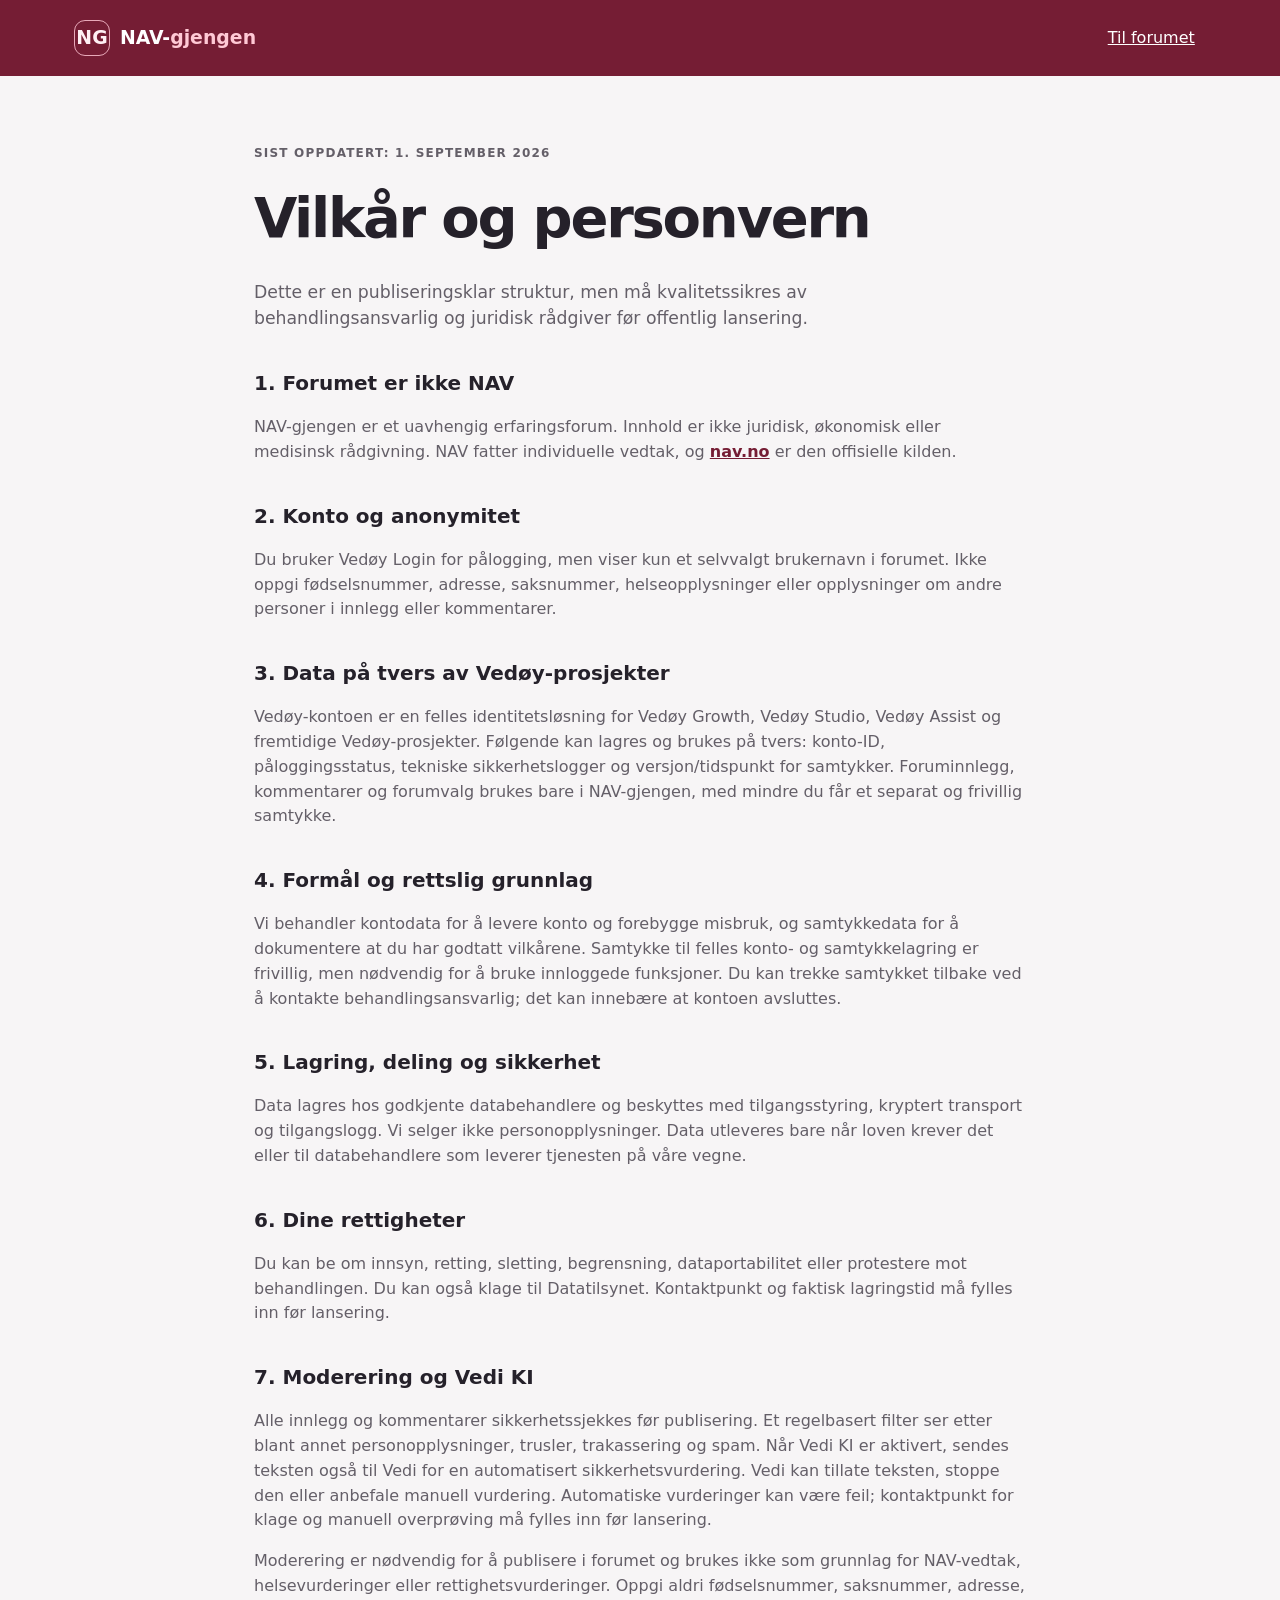
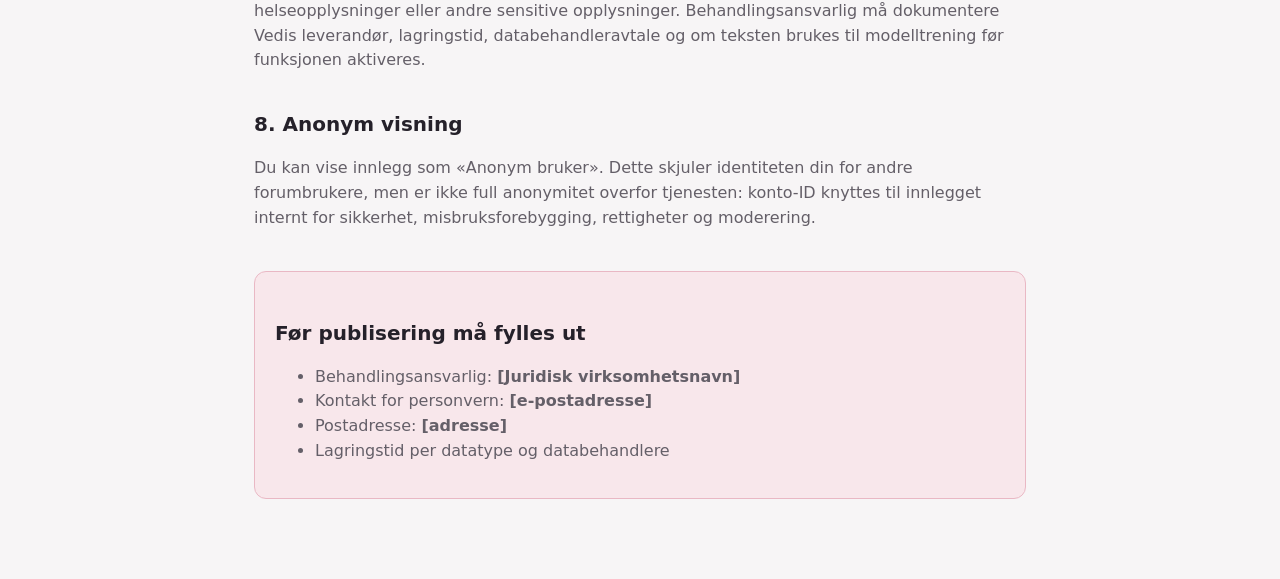
==== vilkar.html @ 772d4a96 "feat: launch NAV-gjengen forum" ====
<!doctype html>
<html lang="no">
  <head><meta charset="UTF-8" /><meta name="viewport" content="width=device-width, initial-scale=1.0" /><meta name="description" content="Vilkår og personvern for NAV-gjengen." /><title>Vilkår og personvern | NAV-gjengen</title><link rel="stylesheet" href="tailwind.css" /><link rel="stylesheet" href="styles.css" /></head>
  <body><header class="site-header"><div class="header-inner"><a class="brand" href="index.html"><span class="brand-mark">NG</span><span>NAV-<span>gjengen</span></span></a><a class="text-button" href="index.html">Til forumet</a></div></header>
  <main class="legal-page motion-reveal"><p class="eyebrow">SIST OPPDATERT: 1. SEPTEMBER 2026</p><h1>Vilkår og personvern</h1><p class="legal-lead">Dette er en publiseringsklar struktur, men må kvalitetssikres av behandlingsansvarlig og juridisk rådgiver før offentlig lansering.</p>
  <section><h2>1. Forumet er ikke NAV</h2><p>NAV-gjengen er et uavhengig erfaringsforum. Innhold er ikke juridisk, økonomisk eller medisinsk rådgivning. NAV fatter individuelle vedtak, og <a href="https://www.nav.no">nav.no</a> er den offisielle kilden.</p></section>
  <section><h2>2. Konto og anonymitet</h2><p>Du bruker Vedøy Login for pålogging, men viser kun et selvvalgt brukernavn i forumet. Ikke oppgi fødselsnummer, adresse, saksnummer, helseopplysninger eller opplysninger om andre personer i innlegg eller kommentarer.</p></section>
  <section><h2>3. Data på tvers av Vedøy-prosjekter</h2><p>Vedøy-kontoen er en felles identitetsløsning for Vedøy Growth, Vedøy Studio, Vedøy Assist og fremtidige Vedøy-prosjekter. Følgende kan lagres og brukes på tvers: konto-ID, påloggingsstatus, tekniske sikkerhetslogger og versjon/tidspunkt for samtykker. Foruminnlegg, kommentarer og forumvalg brukes bare i NAV-gjengen, med mindre du får et separat og frivillig samtykke.</p></section>
  <section><h2>4. Formål og rettslig grunnlag</h2><p>Vi behandler kontodata for å levere konto og forebygge misbruk, og samtykkedata for å dokumentere at du har godtatt vilkårene. Samtykke til felles konto- og samtykkelagring er frivillig, men nødvendig for å bruke innloggede funksjoner. Du kan trekke samtykket tilbake ved å kontakte behandlingsansvarlig; det kan innebære at kontoen avsluttes.</p></section>
  <section><h2>5. Lagring, deling og sikkerhet</h2><p>Data lagres hos godkjente databehandlere og beskyttes med tilgangsstyring, kryptert transport og tilgangslogg. Vi selger ikke personopplysninger. Data utleveres bare når loven krever det eller til databehandlere som leverer tjenesten på våre vegne.</p></section>
  <section><h2>6. Dine rettigheter</h2><p>Du kan be om innsyn, retting, sletting, begrensning, dataportabilitet eller protestere mot behandlingen. Du kan også klage til Datatilsynet. Kontaktpunkt og faktisk lagringstid må fylles inn før lansering.</p></section>
  <section id="vedi"><h2>7. Moderering og Vedi KI</h2><p>Alle innlegg og kommentarer sikkerhetssjekkes før publisering. Et regelbasert filter ser etter blant annet personopplysninger, trusler, trakassering og spam. Når Vedi KI er aktivert, sendes teksten også til Vedi for en automatisert sikkerhetsvurdering. Vedi kan tillate teksten, stoppe den eller anbefale manuell vurdering. Automatiske vurderinger kan være feil; kontaktpunkt for klage og manuell overprøving må fylles inn før lansering.</p><p>Moderering er nødvendig for å publisere i forumet og brukes ikke som grunnlag for NAV-vedtak, helsevurderinger eller rettighetsvurderinger. Oppgi aldri fødselsnummer, saksnummer, adresse, helseopplysninger eller andre sensitive opplysninger. Behandlingsansvarlig må dokumentere Vedis leverandør, lagringstid, databehandleravtale og om teksten brukes til modelltrening før funksjonen aktiveres.</p></section>
  <section><h2>8. Anonym visning</h2><p>Du kan vise innlegg som «Anonym bruker». Dette skjuler identiteten din for andre forumbrukere, men er ikke full anonymitet overfor tjenesten: konto-ID knyttes til innlegget internt for sikkerhet, misbruksforebygging, rettigheter og moderering.</p></section>
  <section class="legal-placeholder"><h2>Før publisering må fylles ut</h2><ul><li>Behandlingsansvarlig: <strong>[Juridisk virksomhetsnavn]</strong></li><li>Kontakt for personvern: <strong>[e-postadresse]</strong></li><li>Postadresse: <strong>[adresse]</strong></li><li>Lagringstid per datatype og databehandlere</li></ul></section></main></body>
</html>
---- styles.css ----
:root{--burgundy:#751d34;--burgundy-dark:#531124;--ink:#25212a;--muted:#645f68;--paper:#fff;--canvas:#f7f5f6;--line:#e5dfe2;--blush:#f8e7eb;--focus:#176b73}*{box-sizing:border-box}html,body{max-width:100%;overflow-x:hidden}body{margin:0;background:var(--canvas);color:var(--ink);font-family:Inter,ui-sans-serif,system-ui,-apple-system,"Segoe UI",sans-serif;font-size:16px;line-height:1.55}.skip-link{position:absolute;left:-999px}.skip-link:focus{left:1rem;top:1rem;z-index:10;background:#fff;padding:.6rem;border:3px solid var(--focus)}.site-header{background:var(--burgundy);color:white}.header-inner{max-width:1180px;min-height:76px;margin:auto;padding:0 24px;display:flex;align-items:center;justify-content:space-between;gap:1rem}.brand{display:flex;align-items:center;gap:10px;color:#fff;text-decoration:none;font-weight:800;font-size:1.18rem}.brand>span:last-child span{color:#ffc9d5}.brand-mark{display:grid;place-items:center;width:36px;height:36px;border:1px solid #e8a9b9;border-radius:11px;color:#fff0f4}.header-actions{display:flex;align-items:center;gap:.6rem}button,select,input,textarea{font:inherit;max-width:100%}button{cursor:pointer}.text-button{background:transparent;color:#fff;border:0;padding:.6rem .7rem}.header-button,.primary-button{background:#fff;color:var(--burgundy-dark);border:0;border-radius:9px;padding:.65rem 1rem;font-weight:750}.primary-button{background:var(--burgundy);color:#fff}.primary-button:hover{background:var(--burgundy-dark)}.page-shell{max-width:1180px;margin:auto;padding:42px 24px 72px}.welcome{max-width:760px;margin-bottom:25px}.eyebrow{margin:0 0:.45rem;color:var(--burgundy);font-size:.75rem;font-weight:800;letter-spacing:.1em}.welcome h1{font-size:clamp(2rem,4.2vw,3.2rem);line-height:1.1;letter-spacing:-.045em;margin:0}.welcome p{color:var(--muted);font-size:1.08rem;margin:.8rem 0 0}.disclaimer{display:flex;align-items:flex-start;gap:12px;background:var(--blush);border:1px solid #e9b8c4;border-left:5px solid var(--burgundy);border-radius:10px;padding:16px 18px;margin-bottom:28px}.disclaimer>span{display:grid;place-items:center;flex:none;width:22px;height:22px;border-radius:50%;background:var(--burgundy);color:#fff;font-weight:800}.disclaimer p{margin:0;font-size:.94rem}.disclaimer a{color:var(--burgundy-dark);font-weight:800}.layout{display:grid;grid-template-columns:250px minmax(0,1fr);gap:30px;min-width:0}.sidebar,.composer,.post-card{background:var(--paper);border:1px solid var(--line);border-radius:13px;min-width:0}.sidebar{padding:20px;height:max-content}.sidebar h2,.feed-heading h2,.composer h2{font-size:1.12rem;margin:0}.sidebar-note,.feed-heading p,.composer-title p{color:var(--muted);font-size:.9rem;margin:.25rem 0 0}.category-list{padding:12px 0 0;margin:0;list-style:none;min-width:0}.category-button{width:100%;display:flex;justify-content:space-between;align-items:center;background:transparent;border:0;border-radius:8px;padding:9px 10px;color:var(--ink);text-align:left}.category-button:hover,.category-button.active{background:#f3ecee;color:var(--burgundy);font-weight:750}.category-count{color:var(--muted);font-size:.82rem}.content{min-width:0}.feed-heading{display:flex;justify-content:space-between;align-items:flex-end;gap:1rem;margin-bottom:16px}.sort-label{font-size:.82rem;color:var(--muted);display:flex;align-items:center;gap:.4rem;min-width:0}.sort-label select{background:#fff;border:1px solid var(--line);border-radius:7px;padding:.42rem}.composer{padding:20px;margin-bottom:22px;border-top:4px solid var(--burgundy)}.composer-title{display:flex;gap:11px;align-items:center;margin-bottom:18px;min-width:0}.avatar{display:grid;place-items:center;width:38px;height:38px;flex:none;background:#f3d8de;color:var(--burgundy);font-weight:800;border-radius:50%}form label{display:block;font-weight:700;font-size:.9rem;margin-bottom:10px}input,textarea,select{width:100%;border:1px solid #cfc7ca;border-radius:8px;background:#fff;color:var(--ink);padding:.68rem .75rem}textarea{resize:vertical;min-height:100px}input:focus,textarea:focus,select:focus,button:focus-visible{outline:3px solid #86cbd1;outline-offset:2px}.composer-bottom{display:flex;justify-content:space-between;align-items:end;gap:1rem;margin-top:13px}.composer-bottom label{min-width:180px;margin:0}.feed{display:grid;gap:14px;min-width:0}.post-card{padding:20px}.post-top{display:flex;justify-content:space-between;align-items:center;gap:1rem;font-size:.84rem;color:var(--muted)}.tag{background:#f2e5e8;color:var(--burgundy-dark);border-radius:99px;padding:4px 9px;font-size:.74rem;font-weight:800;letter-spacing:.03em}.post-card h3{margin:13px 0 7px;font-size:1.16rem;line-height:1.3}.post-content{margin:0;white-space:pre-wrap}.post-actions{display:flex;gap:8px;margin-top:18px;padding-top:14px;border-top:1px solid var(--line);flex-wrap:wrap}.post-actions button{background:#fff;border:1px solid var(--line);border-radius:7px;padding:.45rem .6rem;color:var(--muted);font-size:.88rem}.post-actions button:hover,.post-actions .help-button.is-helpful{border-color:#d897a8;background:#fff4f6;color:var(--burgundy)}.comments{padding-top:14px}.comment-form{display:flex;gap:8px;align-items:end}.comment-form label{flex:1;margin:0;font-weight:600}.comment-form button{border:0;background:var(--burgundy);color:#fff;border-radius:7px;padding:.65rem .75rem}.comment-list{display:grid;gap:8px;margin-top:12px}.comment{background:#f8f6f7;border-left:3px solid #dec3ca;padding:9px 11px;font-size:.92rem}.empty-state{text-align:center;color:var(--muted);padding:2rem}.dialog-card{border:0;border-radius:13px;max-width:390px;padding:25px;box-shadow:0 20px 80px #0004}.dialog-card::backdrop{background:#1e091233}.dialog-card h2{margin:.1rem 0 .5rem}.dialog-card p:not(.eyebrow){color:var(--muted)}.close-button{float:right;background:transparent;border:0;font-size:1.6rem;color:var(--muted)}
@media(max-width:760px){.header-inner{min-height:66px;padding:0 16px}.brand{font-size:1rem}.brand-mark{width:32px;height:32px}.page-shell{padding:28px 16px 52px}.layout{grid-template-columns:minmax(0,1fr);gap:20px}.sidebar{order:2;width:100%}.category-list{display:flex;overflow-x:auto;gap:5px;padding-top:5px;width:100%;max-width:100%}.category-list li{flex:0 0 auto}.category-button{white-space:nowrap;width:auto;border:1px solid var(--line);padding:7px 9px}.category-count{display:none}.feed-heading{align-items:start}.composer-bottom{align-items:stretch;flex-direction:column}.composer-bottom label{width:100%;min-width:0}.composer-bottom .primary-button{width:100%}.post-card,.composer{padding:16px}.post-top{align-items:flex-start;flex-direction:column;gap:6px}.comment-form{align-items:stretch;flex-direction:column}.comment-form button{width:100%}}
@media(max-width:440px){.header-actions{gap:.2rem}.text-button{padding:.5rem .35rem}.header-button{padding:.55rem .6rem}.brand>span:last-child{display:none}.welcome h1{font-size:2rem}.disclaimer{padding:14px}.feed-heading{flex-direction:column}.sort-label{width:100%;justify-content:space-between}.sort-label select{width:auto}.composer-title{align-items:flex-start}.composer-title p{line-height:1.4}}
.consent{display:flex;gap:.6rem;align-items:flex-start;font-weight:500!important;line-height:1.4}.consent input{width:18px;min-width:18px;height:18px;margin-top:.15rem}.consent a{color:var(--burgundy);font-weight:750}.auth-status{color:var(--burgundy);font-size:.9rem;min-height:1.4em}.legal-page{max-width:820px;margin:0 auto;padding:56px 24px 80px}.legal-page h1{font-size:clamp(2rem,5vw,3.5rem);letter-spacing:-.04em;margin:.1rem 0 .7rem}.legal-page h2{font-size:1.25rem;margin:2.25rem 0 .35rem}.legal-page p,.legal-page li{color:var(--muted)}.legal-page a{color:var(--burgundy);font-weight:700}.legal-lead{font-size:1.08rem;max-width:680px}.legal-placeholder{background:var(--blush);border:1px solid #e9b8c4;border-radius:12px;padding:10px 20px 18px;margin-top:2.5rem}
.site-footer{display:flex;justify-content:space-between;gap:1rem;max-width:1180px;margin:auto;padding:20px 24px 34px;color:var(--muted);font-size:.88rem}.site-footer div{display:flex;gap:.55rem}.site-footer a{color:var(--burgundy);font-weight:750}@media(max-width:440px){.site-footer{padding:18px 16px 28px;flex-direction:column}.site-footer div{flex-direction:column;gap:.1rem}}
.anonymous-choice{display:flex!important;align-items:flex-start;gap:.65rem;margin:14px 0 16px!important;padding:12px;border:1px solid var(--line);border-radius:9px;background:#faf8f9}.anonymous-choice input{width:19px;min-width:19px;height:19px;margin-top:2px;accent-color:var(--burgundy)}.anonymous-choice span{display:grid;gap:2px}.anonymous-choice small{color:var(--muted);font-weight:400;line-height:1.35}.vedi-notice{display:flex;gap:12px;padding:14px;background:#f0f7f7;border:1px solid #b9d9dc;border-radius:10px}.vedi-mark{display:grid;place-items:center;width:31px;height:31px;flex:none;border-radius:9px;background:var(--focus);color:white;font-weight:900}.vedi-notice strong{display:block;color:#174e53}.vedi-notice p{margin:.25rem 0 0;color:#365e62;font-size:.86rem;line-height:1.45}.vedi-notice a{color:#174e53;font-weight:750}.moderation-status{min-height:1.5em;color:var(--burgundy);font-size:.9rem;font-weight:650;margin:10px 0 0}.primary-button:disabled{opacity:.65;cursor:wait}.comment-moderation-note{font-size:.78rem;color:var(--muted);margin:0}.legal-page section[id]{scroll-margin-top:20px}
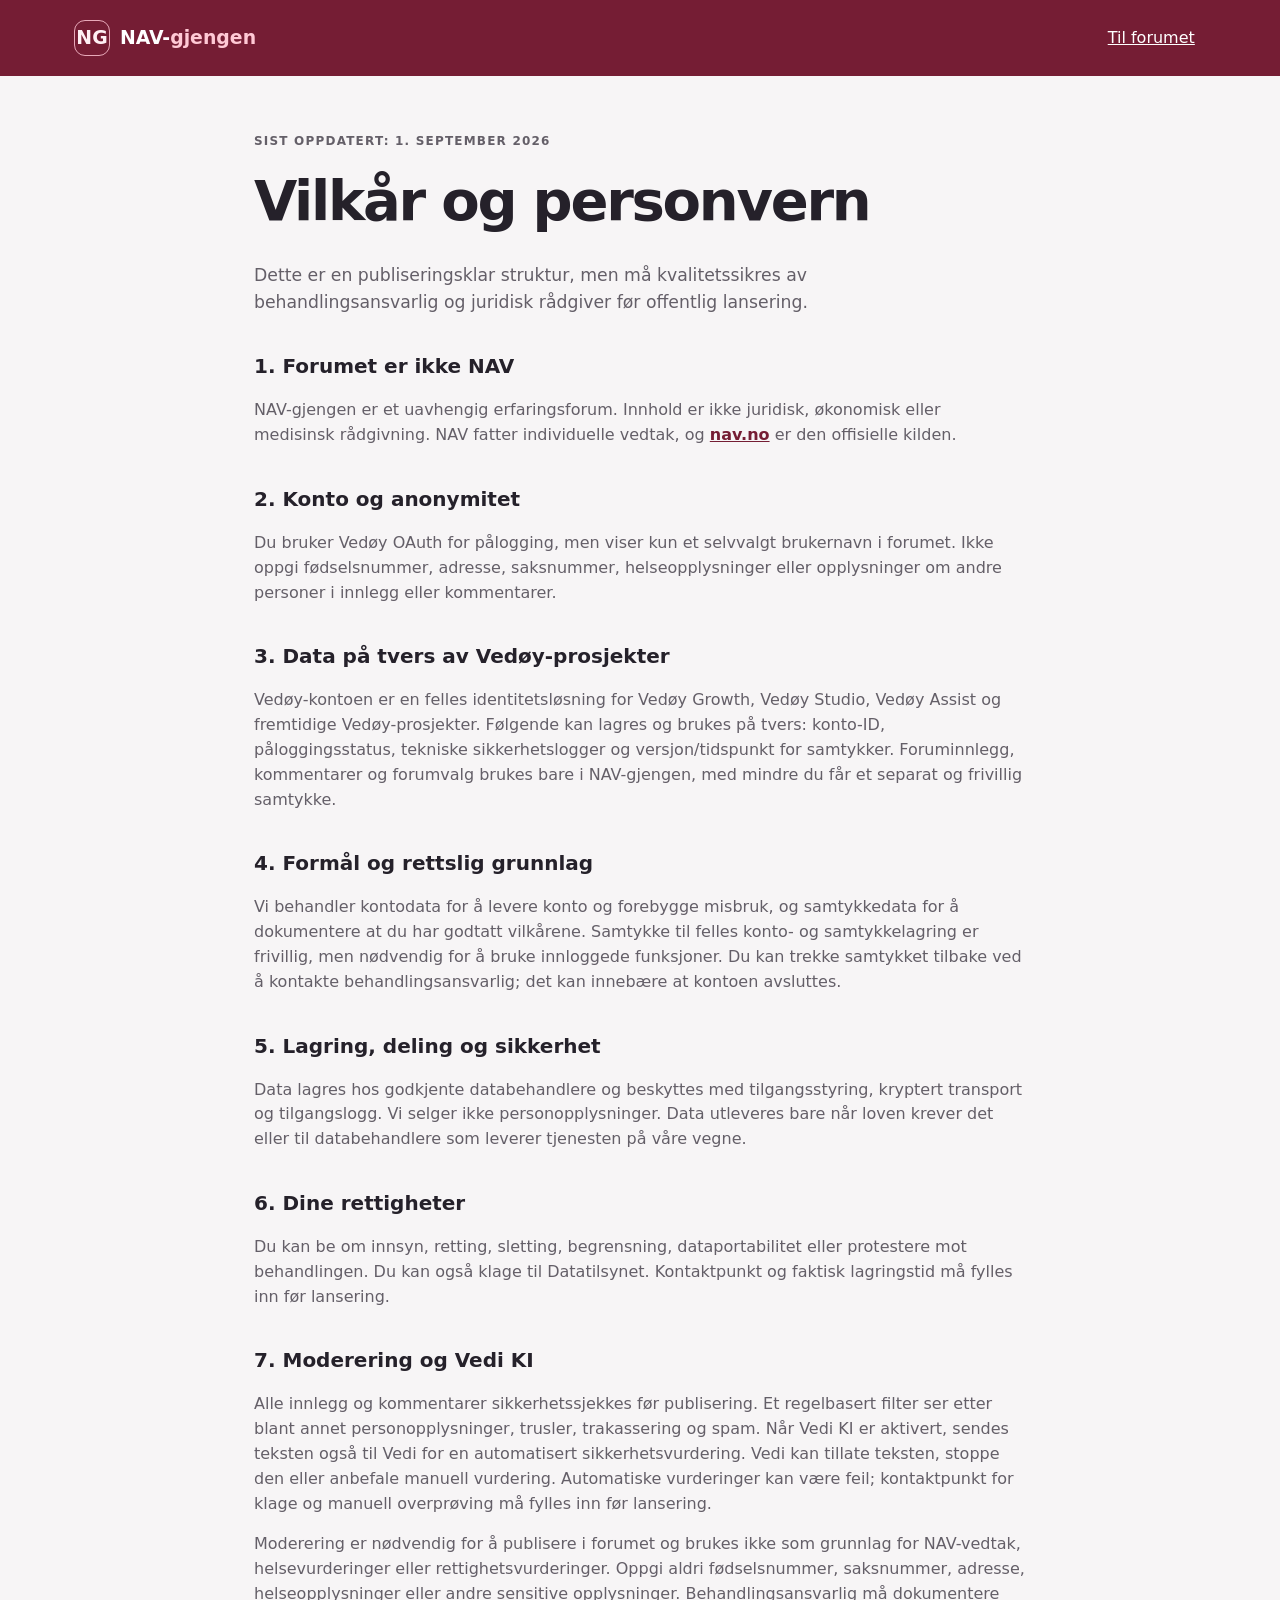
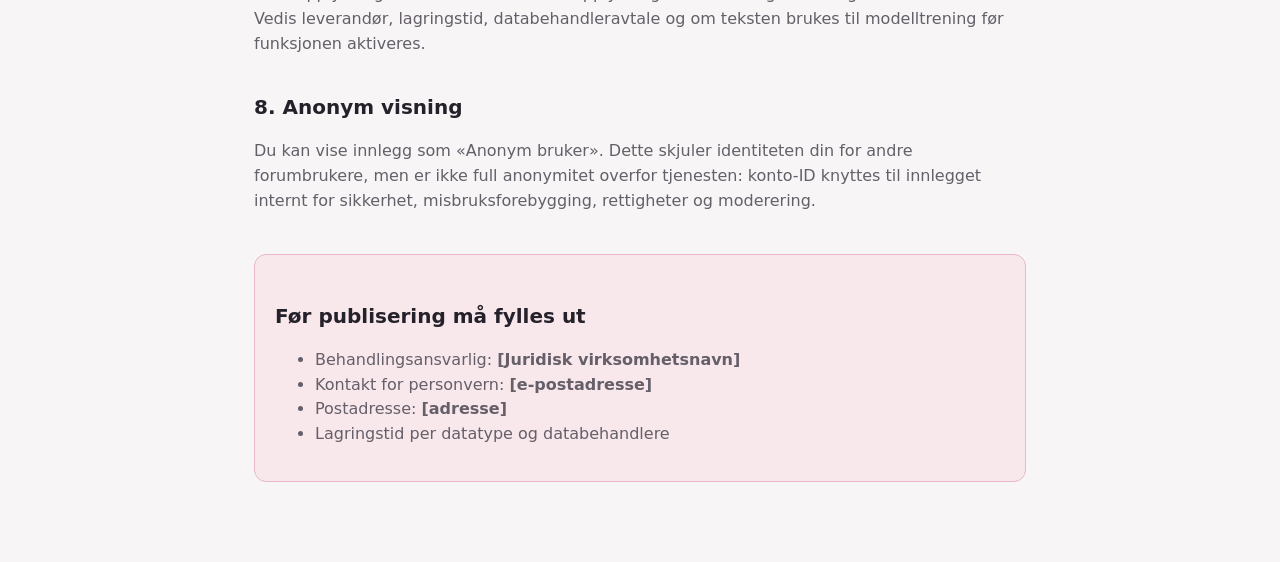
==== commit c5edf9b3: "refactor: rename Vedoy Login to OAuth" ====
--- a/vilkar.html
+++ b/vilkar.html
@@ -4,7 +4,7 @@
   <body><header class="site-header"><div class="header-inner"><a class="brand" href="index.html"><span class="brand-mark">NG</span><span>NAV-<span>gjengen</span></span></a><a class="text-button" href="index.html">Til forumet</a></div></header>
   <main class="legal-page motion-reveal"><p class="eyebrow">SIST OPPDATERT: 1. SEPTEMBER 2026</p><h1>Vilkår og personvern</h1><p class="legal-lead">Dette er en publiseringsklar struktur, men må kvalitetssikres av behandlingsansvarlig og juridisk rådgiver før offentlig lansering.</p>
   <section><h2>1. Forumet er ikke NAV</h2><p>NAV-gjengen er et uavhengig erfaringsforum. Innhold er ikke juridisk, økonomisk eller medisinsk rådgivning. NAV fatter individuelle vedtak, og <a href="https://www.nav.no">nav.no</a> er den offisielle kilden.</p></section>
-  <section><h2>2. Konto og anonymitet</h2><p>Du bruker Vedøy Login for pålogging, men viser kun et selvvalgt brukernavn i forumet. Ikke oppgi fødselsnummer, adresse, saksnummer, helseopplysninger eller opplysninger om andre personer i innlegg eller kommentarer.</p></section>
+  <section><h2>2. Konto og anonymitet</h2><p>Du bruker Vedøy OAuth for pålogging, men viser kun et selvvalgt brukernavn i forumet. Ikke oppgi fødselsnummer, adresse, saksnummer, helseopplysninger eller opplysninger om andre personer i innlegg eller kommentarer.</p></section>
   <section><h2>3. Data på tvers av Vedøy-prosjekter</h2><p>Vedøy-kontoen er en felles identitetsløsning for Vedøy Growth, Vedøy Studio, Vedøy Assist og fremtidige Vedøy-prosjekter. Følgende kan lagres og brukes på tvers: konto-ID, påloggingsstatus, tekniske sikkerhetslogger og versjon/tidspunkt for samtykker. Foruminnlegg, kommentarer og forumvalg brukes bare i NAV-gjengen, med mindre du får et separat og frivillig samtykke.</p></section>
   <section><h2>4. Formål og rettslig grunnlag</h2><p>Vi behandler kontodata for å levere konto og forebygge misbruk, og samtykkedata for å dokumentere at du har godtatt vilkårene. Samtykke til felles konto- og samtykkelagring er frivillig, men nødvendig for å bruke innloggede funksjoner. Du kan trekke samtykket tilbake ved å kontakte behandlingsansvarlig; det kan innebære at kontoen avsluttes.</p></section>
   <section><h2>5. Lagring, deling og sikkerhet</h2><p>Data lagres hos godkjente databehandlere og beskyttes med tilgangsstyring, kryptert transport og tilgangslogg. Vi selger ikke personopplysninger. Data utleveres bare når loven krever det eller til databehandlere som leverer tjenesten på våre vegne.</p></section>
--- a/styles.css
+++ b/styles.css
@@ -1,6 +1,197 @@
-:root{--burgundy:#751d34;--burgundy-dark:#531124;--ink:#25212a;--muted:#645f68;--paper:#fff;--canvas:#f7f5f6;--line:#e5dfe2;--blush:#f8e7eb;--focus:#176b73}*{box-sizing:border-box}html,body{max-width:100%;overflow-x:hidden}body{margin:0;background:var(--canvas);color:var(--ink);font-family:Inter,ui-sans-serif,system-ui,-apple-system,"Segoe UI",sans-serif;font-size:16px;line-height:1.55}.skip-link{position:absolute;left:-999px}.skip-link:focus{left:1rem;top:1rem;z-index:10;background:#fff;padding:.6rem;border:3px solid var(--focus)}.site-header{background:var(--burgundy);color:white}.header-inner{max-width:1180px;min-height:76px;margin:auto;padding:0 24px;display:flex;align-items:center;justify-content:space-between;gap:1rem}.brand{display:flex;align-items:center;gap:10px;color:#fff;text-decoration:none;font-weight:800;font-size:1.18rem}.brand>span:last-child span{color:#ffc9d5}.brand-mark{display:grid;place-items:center;width:36px;height:36px;border:1px solid #e8a9b9;border-radius:11px;color:#fff0f4}.header-actions{display:flex;align-items:center;gap:.6rem}button,select,input,textarea{font:inherit;max-width:100%}button{cursor:pointer}.text-button{background:transparent;color:#fff;border:0;padding:.6rem .7rem}.header-button,.primary-button{background:#fff;color:var(--burgundy-dark);border:0;border-radius:9px;padding:.65rem 1rem;font-weight:750}.primary-button{background:var(--burgundy);color:#fff}.primary-button:hover{background:var(--burgundy-dark)}.page-shell{max-width:1180px;margin:auto;padding:42px 24px 72px}.welcome{max-width:760px;margin-bottom:25px}.eyebrow{margin:0 0:.45rem;color:var(--burgundy);font-size:.75rem;font-weight:800;letter-spacing:.1em}.welcome h1{font-size:clamp(2rem,4.2vw,3.2rem);line-height:1.1;letter-spacing:-.045em;margin:0}.welcome p{color:var(--muted);font-size:1.08rem;margin:.8rem 0 0}.disclaimer{display:flex;align-items:flex-start;gap:12px;background:var(--blush);border:1px solid #e9b8c4;border-left:5px solid var(--burgundy);border-radius:10px;padding:16px 18px;margin-bottom:28px}.disclaimer>span{display:grid;place-items:center;flex:none;width:22px;height:22px;border-radius:50%;background:var(--burgundy);color:#fff;font-weight:800}.disclaimer p{margin:0;font-size:.94rem}.disclaimer a{color:var(--burgundy-dark);font-weight:800}.layout{display:grid;grid-template-columns:250px minmax(0,1fr);gap:30px;min-width:0}.sidebar,.composer,.post-card{background:var(--paper);border:1px solid var(--line);border-radius:13px;min-width:0}.sidebar{padding:20px;height:max-content}.sidebar h2,.feed-heading h2,.composer h2{font-size:1.12rem;margin:0}.sidebar-note,.feed-heading p,.composer-title p{color:var(--muted);font-size:.9rem;margin:.25rem 0 0}.category-list{padding:12px 0 0;margin:0;list-style:none;min-width:0}.category-button{width:100%;display:flex;justify-content:space-between;align-items:center;background:transparent;border:0;border-radius:8px;padding:9px 10px;color:var(--ink);text-align:left}.category-button:hover,.category-button.active{background:#f3ecee;color:var(--burgundy);font-weight:750}.category-count{color:var(--muted);font-size:.82rem}.content{min-width:0}.feed-heading{display:flex;justify-content:space-between;align-items:flex-end;gap:1rem;margin-bottom:16px}.sort-label{font-size:.82rem;color:var(--muted);display:flex;align-items:center;gap:.4rem;min-width:0}.sort-label select{background:#fff;border:1px solid var(--line);border-radius:7px;padding:.42rem}.composer{padding:20px;margin-bottom:22px;border-top:4px solid var(--burgundy)}.composer-title{display:flex;gap:11px;align-items:center;margin-bottom:18px;min-width:0}.avatar{display:grid;place-items:center;width:38px;height:38px;flex:none;background:#f3d8de;color:var(--burgundy);font-weight:800;border-radius:50%}form label{display:block;font-weight:700;font-size:.9rem;margin-bottom:10px}input,textarea,select{width:100%;border:1px solid #cfc7ca;border-radius:8px;background:#fff;color:var(--ink);padding:.68rem .75rem}textarea{resize:vertical;min-height:100px}input:focus,textarea:focus,select:focus,button:focus-visible{outline:3px solid #86cbd1;outline-offset:2px}.composer-bottom{display:flex;justify-content:space-between;align-items:end;gap:1rem;margin-top:13px}.composer-bottom label{min-width:180px;margin:0}.feed{display:grid;gap:14px;min-width:0}.post-card{padding:20px}.post-top{display:flex;justify-content:space-between;align-items:center;gap:1rem;font-size:.84rem;color:var(--muted)}.tag{background:#f2e5e8;color:var(--burgundy-dark);border-radius:99px;padding:4px 9px;font-size:.74rem;font-weight:800;letter-spacing:.03em}.post-card h3{margin:13px 0 7px;font-size:1.16rem;line-height:1.3}.post-content{margin:0;white-space:pre-wrap}.post-actions{display:flex;gap:8px;margin-top:18px;padding-top:14px;border-top:1px solid var(--line);flex-wrap:wrap}.post-actions button{background:#fff;border:1px solid var(--line);border-radius:7px;padding:.45rem .6rem;color:var(--muted);font-size:.88rem}.post-actions button:hover,.post-actions .help-button.is-helpful{border-color:#d897a8;background:#fff4f6;color:var(--burgundy)}.comments{padding-top:14px}.comment-form{display:flex;gap:8px;align-items:end}.comment-form label{flex:1;margin:0;font-weight:600}.comment-form button{border:0;background:var(--burgundy);color:#fff;border-radius:7px;padding:.65rem .75rem}.comment-list{display:grid;gap:8px;margin-top:12px}.comment{background:#f8f6f7;border-left:3px solid #dec3ca;padding:9px 11px;font-size:.92rem}.empty-state{text-align:center;color:var(--muted);padding:2rem}.dialog-card{border:0;border-radius:13px;max-width:390px;padding:25px;box-shadow:0 20px 80px #0004}.dialog-card::backdrop{background:#1e091233}.dialog-card h2{margin:.1rem 0 .5rem}.dialog-card p:not(.eyebrow){color:var(--muted)}.close-button{float:right;background:transparent;border:0;font-size:1.6rem;color:var(--muted)}
-@media(max-width:760px){.header-inner{min-height:66px;padding:0 16px}.brand{font-size:1rem}.brand-mark{width:32px;height:32px}.page-shell{padding:28px 16px 52px}.layout{grid-template-columns:minmax(0,1fr);gap:20px}.sidebar{order:2;width:100%}.category-list{display:flex;overflow-x:auto;gap:5px;padding-top:5px;width:100%;max-width:100%}.category-list li{flex:0 0 auto}.category-button{white-space:nowrap;width:auto;border:1px solid var(--line);padding:7px 9px}.category-count{display:none}.feed-heading{align-items:start}.composer-bottom{align-items:stretch;flex-direction:column}.composer-bottom label{width:100%;min-width:0}.composer-bottom .primary-button{width:100%}.post-card,.composer{padding:16px}.post-top{align-items:flex-start;flex-direction:column;gap:6px}.comment-form{align-items:stretch;flex-direction:column}.comment-form button{width:100%}}
-@media(max-width:440px){.header-actions{gap:.2rem}.text-button{padding:.5rem .35rem}.header-button{padding:.55rem .6rem}.brand>span:last-child{display:none}.welcome h1{font-size:2rem}.disclaimer{padding:14px}.feed-heading{flex-direction:column}.sort-label{width:100%;justify-content:space-between}.sort-label select{width:auto}.composer-title{align-items:flex-start}.composer-title p{line-height:1.4}}
-.consent{display:flex;gap:.6rem;align-items:flex-start;font-weight:500!important;line-height:1.4}.consent input{width:18px;min-width:18px;height:18px;margin-top:.15rem}.consent a{color:var(--burgundy);font-weight:750}.auth-status{color:var(--burgundy);font-size:.9rem;min-height:1.4em}.legal-page{max-width:820px;margin:0 auto;padding:56px 24px 80px}.legal-page h1{font-size:clamp(2rem,5vw,3.5rem);letter-spacing:-.04em;margin:.1rem 0 .7rem}.legal-page h2{font-size:1.25rem;margin:2.25rem 0 .35rem}.legal-page p,.legal-page li{color:var(--muted)}.legal-page a{color:var(--burgundy);font-weight:700}.legal-lead{font-size:1.08rem;max-width:680px}.legal-placeholder{background:var(--blush);border:1px solid #e9b8c4;border-radius:12px;padding:10px 20px 18px;margin-top:2.5rem}
-.site-footer{display:flex;justify-content:space-between;gap:1rem;max-width:1180px;margin:auto;padding:20px 24px 34px;color:var(--muted);font-size:.88rem}.site-footer div{display:flex;gap:.55rem}.site-footer a{color:var(--burgundy);font-weight:750}@media(max-width:440px){.site-footer{padding:18px 16px 28px;flex-direction:column}.site-footer div{flex-direction:column;gap:.1rem}}
-.anonymous-choice{display:flex!important;align-items:flex-start;gap:.65rem;margin:14px 0 16px!important;padding:12px;border:1px solid var(--line);border-radius:9px;background:#faf8f9}.anonymous-choice input{width:19px;min-width:19px;height:19px;margin-top:2px;accent-color:var(--burgundy)}.anonymous-choice span{display:grid;gap:2px}.anonymous-choice small{color:var(--muted);font-weight:400;line-height:1.35}.vedi-notice{display:flex;gap:12px;padding:14px;background:#f0f7f7;border:1px solid #b9d9dc;border-radius:10px}.vedi-mark{display:grid;place-items:center;width:31px;height:31px;flex:none;border-radius:9px;background:var(--focus);color:white;font-weight:900}.vedi-notice strong{display:block;color:#174e53}.vedi-notice p{margin:.25rem 0 0;color:#365e62;font-size:.86rem;line-height:1.45}.vedi-notice a{color:#174e53;font-weight:750}.moderation-status{min-height:1.5em;color:var(--burgundy);font-size:.9rem;font-weight:650;margin:10px 0 0}.primary-button:disabled{opacity:.65;cursor:wait}.comment-moderation-note{font-size:.78rem;color:var(--muted);margin:0}.legal-page section[id]{scroll-margin-top:20px}
+:root {
+  --burgundy: #751d34;
+  --burgundy-dark: #531124;
+  --ink: #25212a;
+  --muted: #645f68;
+  --paper: #fff;
+  --canvas: #f7f5f6;
+  --line: #e5dfe2;
+  --blush: #f8e7eb;
+  --focus: #176b73;
+}
+
+* { box-sizing: border-box; }
+[hidden] { display: none !important; }
+html, body { max-width: 100%; overflow-x: hidden; }
+body { margin: 0; background: var(--canvas); color: var(--ink); font: 16px/1.55 Inter, ui-sans-serif, system-ui, -apple-system, "Segoe UI", sans-serif; }
+button, select, input, textarea { max-width: 100%; font: inherit; }
+button { cursor: pointer; }
+
+.skip-link { position: absolute; left: -999px; }
+.skip-link:focus { left: 1rem; top: 1rem; z-index: 10; background: #fff; padding: .6rem; border: 3px solid var(--focus); }
+.site-header { background: var(--burgundy); color: #fff; }
+.header-inner { display: flex; align-items: center; justify-content: space-between; gap: 1rem; max-width: 1180px; min-height: 76px; margin: auto; padding: 0 24px; }
+.brand { display: flex; align-items: center; gap: 10px; color: #fff; text-decoration: none; font-size: 1.18rem; font-weight: 800; }
+.brand > span:last-child span { color: #ffc9d5; }
+.brand-mark { display: grid; place-items: center; width: 36px; height: 36px; border: 1px solid #e8a9b9; border-radius: 11px; color: #fff0f4; }
+.header-actions { display: flex; align-items: center; gap: .6rem; }
+.text-button { border: 0; background: transparent; color: #fff; padding: .6rem .7rem; }
+.header-button, .primary-button { border: 0; border-radius: 9px; background: #fff; color: var(--burgundy-dark); padding: .65rem 1rem; font-weight: 750; }
+.primary-button { background: var(--burgundy); color: #fff; }
+.primary-button:hover { background: var(--burgundy-dark); }
+.primary-button:disabled { opacity: .65; cursor: wait; }
+
+.page-shell { max-width: 1180px; margin: auto; padding: 42px 24px 72px; }
+.welcome { max-width: 760px; margin-bottom: 25px; }
+.eyebrow { margin: 0 0 .45rem; color: var(--burgundy); font-size: .75rem; font-weight: 800; letter-spacing: .1em; }
+.welcome h1 { margin: 0; font-size: clamp(2rem, 4.2vw, 3.2rem); line-height: 1.1; letter-spacing: -.045em; }
+.welcome p { margin: .8rem 0 0; color: var(--muted); font-size: 1.08rem; }
+.disclaimer { display: flex; align-items: flex-start; gap: 12px; margin-bottom: 28px; border: 1px solid #e9b8c4; border-left: 5px solid var(--burgundy); border-radius: 10px; background: var(--blush); padding: 16px 18px; }
+.disclaimer > span { display: grid; place-items: center; flex: none; width: 22px; height: 22px; border-radius: 50%; background: var(--burgundy); color: #fff; font-weight: 800; }
+.disclaimer p { margin: 0; font-size: .94rem; }
+.disclaimer a { color: var(--burgundy-dark); font-weight: 800; }
+
+.layout { display: grid; grid-template-columns: 250px minmax(0, 1fr); gap: 30px; min-width: 0; }
+.sidebar, .composer, .post-card { min-width: 0; border: 1px solid var(--line); border-radius: 13px; background: var(--paper); }
+.sidebar { height: max-content; padding: 20px; }
+.sidebar h2, .feed-heading h2, .composer h2 { margin: 0; font-size: 1.12rem; }
+.sidebar-note, .feed-heading p, .composer-title p { margin: .25rem 0 0; color: var(--muted); font-size: .9rem; }
+.category-list { min-width: 0; margin: 0; padding: 12px 0 0; list-style: none; }
+.category-button { display: flex; align-items: center; justify-content: space-between; width: 100%; border: 0; border-radius: 8px; background: transparent; padding: 9px 10px; color: var(--ink); text-align: left; }
+.category-button:hover, .category-button.active { background: #f3ecee; color: var(--burgundy); font-weight: 750; }
+.category-count { color: var(--muted); font-size: .82rem; }
+.content { min-width: 0; }
+.feed-heading { display: flex; align-items: flex-end; justify-content: space-between; gap: 1rem; margin-bottom: 16px; }
+.sort-label { display: flex; align-items: center; gap: .4rem; min-width: 0; color: var(--muted); font-size: .82rem; }
+.sort-label select { border: 1px solid var(--line); border-radius: 7px; background: #fff; padding: .42rem; }
+
+.admin-feed-tools { display: grid; grid-template-columns: minmax(0, 1fr) auto auto; align-items: center; gap: 12px; margin: 0 0 18px; border: 1px solid #b9d9dc; border-left: 4px solid var(--focus); border-radius: 10px; background: #f0f7f7; padding: 13px 15px; }
+.admin-feed-tools div { display: grid; }
+.admin-feed-tools div span { color: #365e62; font-size: .82rem; }
+.admin-feed-tools label { display: flex; align-items: center; gap: .45rem; margin: 0; font-size: .84rem; white-space: nowrap; }
+.admin-feed-tools label input { width: 18px; height: 18px; accent-color: var(--focus); }
+.admin-feed-tools a { color: var(--focus); font-size: .84rem; font-weight: 750; white-space: nowrap; }
+.admin-feed-tools p { grid-column: 1 / -1; min-height: 0; margin: 0; color: var(--burgundy); font-size: .84rem; font-weight: 700; }
+
+.composer { margin-bottom: 22px; border-top: 4px solid var(--burgundy); padding: 20px; }
+.composer-title { display: flex; align-items: center; gap: 11px; min-width: 0; margin-bottom: 18px; }
+.avatar { display: grid; place-items: center; flex: none; width: 38px; height: 38px; border-radius: 50%; background: #f3d8de; color: var(--burgundy); font-weight: 800; }
+form label { display: block; margin-bottom: 10px; font-size: .9rem; font-weight: 700; }
+input, textarea, select { width: 100%; border: 1px solid #cfc7ca; border-radius: 8px; background: #fff; padding: .68rem .75rem; color: var(--ink); }
+textarea { min-height: 100px; resize: vertical; }
+input:focus, textarea:focus, select:focus, button:focus-visible { outline: 3px solid #86cbd1; outline-offset: 2px; }
+.composer-bottom { display: flex; align-items: end; justify-content: space-between; gap: 1rem; margin-top: 13px; }
+.composer-bottom label { min-width: 180px; margin: 0; }
+.anonymous-choice { display: flex !important; align-items: flex-start; gap: .65rem; margin: 14px 0 16px !important; border: 1px solid var(--line); border-radius: 9px; background: #faf8f9; padding: 12px; }
+.anonymous-choice input { flex: none; width: 19px; height: 19px; margin-top: 2px; accent-color: var(--burgundy); }
+.anonymous-choice span { display: grid; gap: 2px; }
+.anonymous-choice small { color: var(--muted); font-weight: 400; line-height: 1.35; }
+.vedi-notice { display: flex; gap: 12px; border: 1px solid #b9d9dc; border-radius: 10px; background: #f0f7f7; padding: 14px; }
+.vedi-mark { display: grid; place-items: center; flex: none; width: 31px; height: 31px; border-radius: 9px; background: var(--focus); color: #fff; font-weight: 900; }
+.vedi-notice strong { display: block; color: #174e53; }
+.vedi-notice p { margin: .25rem 0 0; color: #365e62; font-size: .86rem; line-height: 1.45; }
+.vedi-notice a { color: #174e53; font-weight: 750; }
+.moderation-status { min-height: 1.5em; margin: 10px 0 0; color: var(--burgundy); font-size: .9rem; font-weight: 650; }
+
+.feed { display: grid; gap: 14px; min-width: 0; }
+.post-card { padding: 20px; }
+.post-card.ai-post { border-left: 4px solid var(--focus); }
+.post-card.is-hidden-post { border-style: dashed; background: #fbf9fa; opacity: .88; }
+.post-top { display: flex; align-items: center; justify-content: space-between; gap: 1rem; color: var(--muted); font-size: .84rem; }
+.post-labels, .post-meta { display: flex; align-items: center; gap: .35rem; flex-wrap: wrap; }
+.post-meta { justify-content: flex-end; }
+.tag, .moderation-badge, .author-badge { border-radius: 99px; padding: 3px 8px; font-size: .7rem; font-weight: 850; letter-spacing: .04em; }
+.tag { background: #f2e5e8; color: var(--burgundy-dark); }
+.moderation-badge { background: #f7dccb; color: #74350e; }
+.author-badge { background: var(--focus); color: #fff; letter-spacing: .08em; }
+.post-author { color: var(--ink); font-weight: 700; }
+.post-card h3 { margin: 13px 0 7px; font-size: 1.16rem; line-height: 1.3; }
+.post-content { margin: 0; white-space: pre-wrap; }
+.post-admin-actions { display: flex; align-items: center; gap: 7px; margin-top: 16px; border: 1px solid #b9d9dc; border-radius: 8px; background: #f0f7f7; padding: 8px; flex-wrap: wrap; }
+.post-admin-actions strong { margin: 0 4px; color: #174e53; font-size: .78rem; text-transform: uppercase; letter-spacing: .06em; }
+.post-admin-actions button { border: 1px solid #9fc9cc; border-radius: 6px; background: #fff; padding: .35rem .58rem; color: #174e53; font-size: .8rem; font-weight: 700; }
+.post-admin-actions .admin-delete-button { margin-left: auto; border-color: #dfadb9; color: var(--burgundy); }
+.post-actions { display: flex; gap: 8px; margin-top: 18px; border-top: 1px solid var(--line); padding-top: 14px; flex-wrap: wrap; }
+.post-actions button { border: 1px solid var(--line); border-radius: 7px; background: #fff; padding: .45rem .6rem; color: var(--muted); font-size: .88rem; }
+.post-actions button:hover, .post-actions .help-button.is-helpful { border-color: #d897a8; background: #fff4f6; color: var(--burgundy); }
+.comments { padding-top: 14px; }
+.comment-form { display: flex; align-items: end; gap: 8px; }
+.comment-form label { flex: 1; margin: 0; font-weight: 600; }
+.comment-form button { border: 0; border-radius: 7px; background: var(--burgundy); padding: .65rem .75rem; color: #fff; }
+.comment-moderation-note { margin: 0; color: var(--muted); font-size: .78rem; }
+.comment-list { display: grid; gap: 8px; margin-top: 12px; }
+.comment { border-left: 3px solid #dec3ca; background: #f8f6f7; padding: 9px 11px; font-size: .92rem; }
+.empty-state { padding: 2rem; color: var(--muted); text-align: center; }
+
+dialog { max-width: calc(100% - 32px); border: 0; border-radius: 13px; padding: 0; }
+dialog::backdrop { background: #1e091266; }
+.dialog-card { width: min(520px, calc(100vw - 32px)); border: 0; border-radius: 13px; padding: 25px; box-shadow: 0 20px 80px #0004; }
+.dialog-card h2 { margin: .1rem 0 .5rem; }
+.dialog-card p:not(.eyebrow) { color: var(--muted); }
+.close-button { float: right; border: 0; background: transparent; color: var(--muted); font-size: 1.6rem; }
+.admin-edit-form label { margin-top: 13px; }
+.auth-status { min-height: 1.4em; color: var(--burgundy); font-size: .9rem; }
+.consent { display: flex; align-items: flex-start; gap: .6rem; font-weight: 500 !important; line-height: 1.4; }
+.consent input { flex: none; width: 18px; height: 18px; margin-top: .15rem; }
+.consent a { color: var(--burgundy); font-weight: 750; }
+
+.legal-page { max-width: 820px; margin: 0 auto; padding: 56px 24px 80px; }
+.legal-page h1 { margin: .1rem 0 .7rem; font-size: clamp(2rem, 5vw, 3.5rem); letter-spacing: -.04em; }
+.legal-page h2 { margin: 2.25rem 0 .35rem; font-size: 1.25rem; }
+.legal-page p, .legal-page li { color: var(--muted); }
+.legal-page a { color: var(--burgundy); font-weight: 700; }
+.legal-page section[id] { scroll-margin-top: 20px; }
+.legal-lead { max-width: 680px; font-size: 1.08rem; }
+.legal-placeholder { margin-top: 2.5rem; border: 1px solid #e9b8c4; border-radius: 12px; background: var(--blush); padding: 10px 20px 18px; }
+.site-footer { display: flex; justify-content: space-between; gap: 1rem; max-width: 1180px; margin: auto; padding: 20px 24px 34px; color: var(--muted); font-size: .88rem; }
+.site-footer div, .site-footer nav { display: flex; gap: .85rem; }
+.site-footer a { color: var(--burgundy); font-weight: 750; text-decoration-thickness: 1px; text-underline-offset: 3px; }
+
+.admin-page { max-width: 760px; margin: 0 auto; padding: 52px 24px 80px; }
+.admin-page h1 { margin: .1rem 0 .6rem; font-size: clamp(2rem, 5vw, 3.2rem); letter-spacing: -.04em; }
+.admin-lead { max-width: 620px; color: var(--muted); }
+.admin-card { margin-top: 26px; border: 1px solid var(--line); border-top: 4px solid var(--burgundy); border-radius: 13px; background: #fff; padding: 24px; }
+.admin-card label { margin-top: 18px; }
+.admin-actions { display: flex; align-items: center; gap: 12px; margin-top: 18px; flex-wrap: wrap; }
+.admin-status { min-height: 1.5em; margin: 0; color: var(--burgundy); font-weight: 650; }
+.admin-note { display: flex; gap: 12px; margin-top: 20px; border: 1px solid #b9d9dc; border-radius: 10px; background: #f0f7f7; padding: 14px; color: #365e62; }
+.admin-back { display: inline-block; margin-top: 24px; color: var(--burgundy); font-weight: 750; }
+
+@media (max-width: 760px) {
+  .header-inner { min-height: 66px; padding: 0 16px; }
+  .brand { font-size: 1rem; }
+  .brand-mark { width: 32px; height: 32px; }
+  .page-shell { padding: 28px 16px 52px; }
+  .layout { grid-template-columns: minmax(0, 1fr); gap: 20px; }
+  .sidebar { order: 2; width: 100%; }
+  .category-list { display: flex; gap: 5px; width: 100%; max-width: 100%; overflow-x: auto; padding-top: 5px; }
+  .category-list li { flex: 0 0 auto; }
+  .category-button { width: auto; border: 1px solid var(--line); padding: 7px 9px; white-space: nowrap; }
+  .category-count { display: none; }
+  .feed-heading { align-items: start; }
+  .admin-feed-tools { grid-template-columns: 1fr; align-items: start; }
+  .admin-feed-tools p { grid-column: 1; }
+  .composer-bottom { align-items: stretch; flex-direction: column; }
+  .composer-bottom label { width: 100%; min-width: 0; }
+  .composer-bottom .primary-button { width: 100%; }
+  .post-card, .composer { padding: 16px; }
+  .post-top { align-items: flex-start; flex-direction: column; gap: 6px; }
+  .post-meta { justify-content: flex-start; }
+  .post-admin-actions .admin-delete-button { margin-left: 0; }
+  .comment-form { align-items: stretch; flex-direction: column; }
+  .comment-form button { width: 100%; }
+}
+
+@media (max-width: 600px) {
+  .admin-page { padding: 34px 16px 60px; }
+  .admin-card { padding: 18px; }
+  .admin-actions { align-items: stretch; flex-direction: column; }
+  .admin-actions .primary-button { width: 100%; }
+}
+
+@media (max-width: 440px) {
+  .header-actions { gap: .2rem; }
+  .text-button { padding: .5rem .35rem; }
+  .header-button { padding: .55rem .6rem; }
+  .brand > span:last-child { display: none; }
+  .welcome h1 { font-size: 2rem; }
+  .disclaimer { padding: 14px; }
+  .feed-heading { flex-direction: column; }
+  .sort-label { width: 100%; justify-content: space-between; }
+  .sort-label select { width: auto; }
+  .composer-title { align-items: flex-start; }
+  .composer-title p { line-height: 1.4; }
+  .site-footer { flex-direction: column; padding: 18px 16px 28px; }
+  .site-footer div { flex-direction: column; gap: .1rem; }
+  .site-footer nav { flex-wrap: wrap; }
+}
